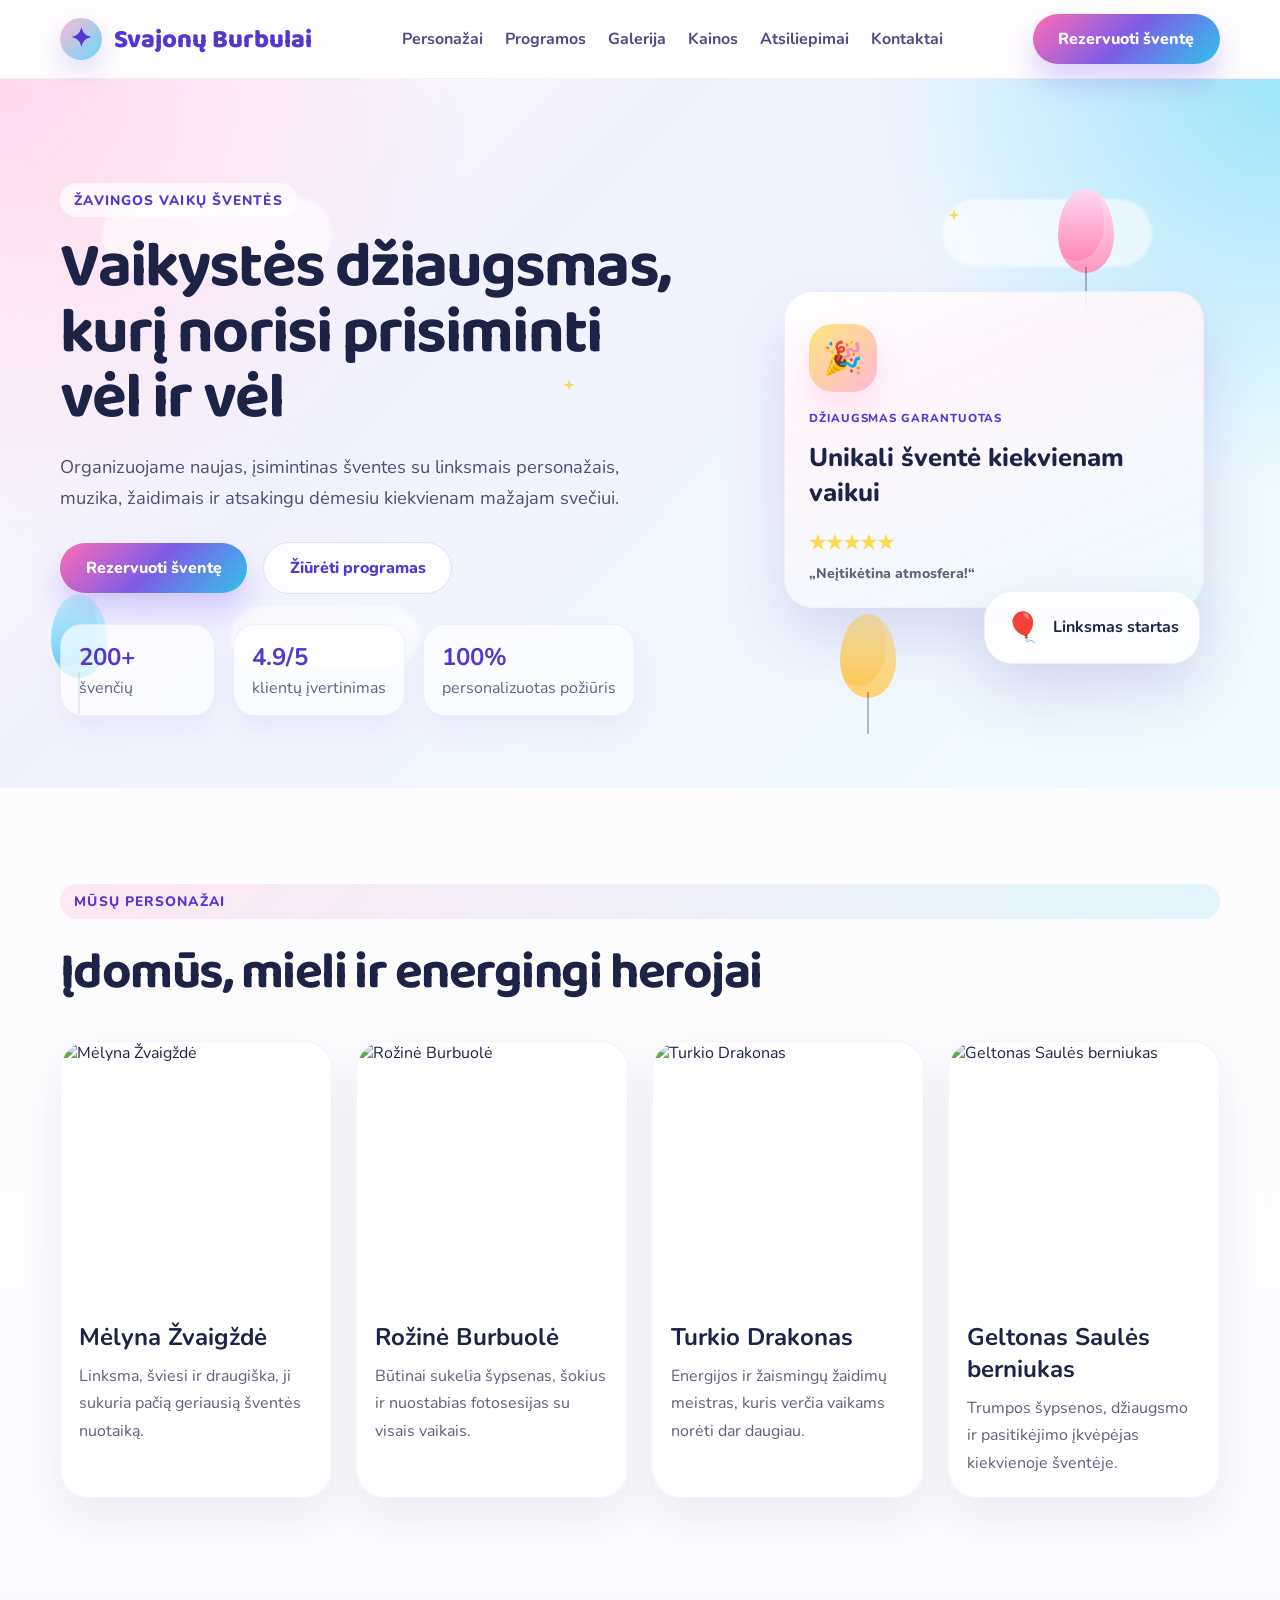
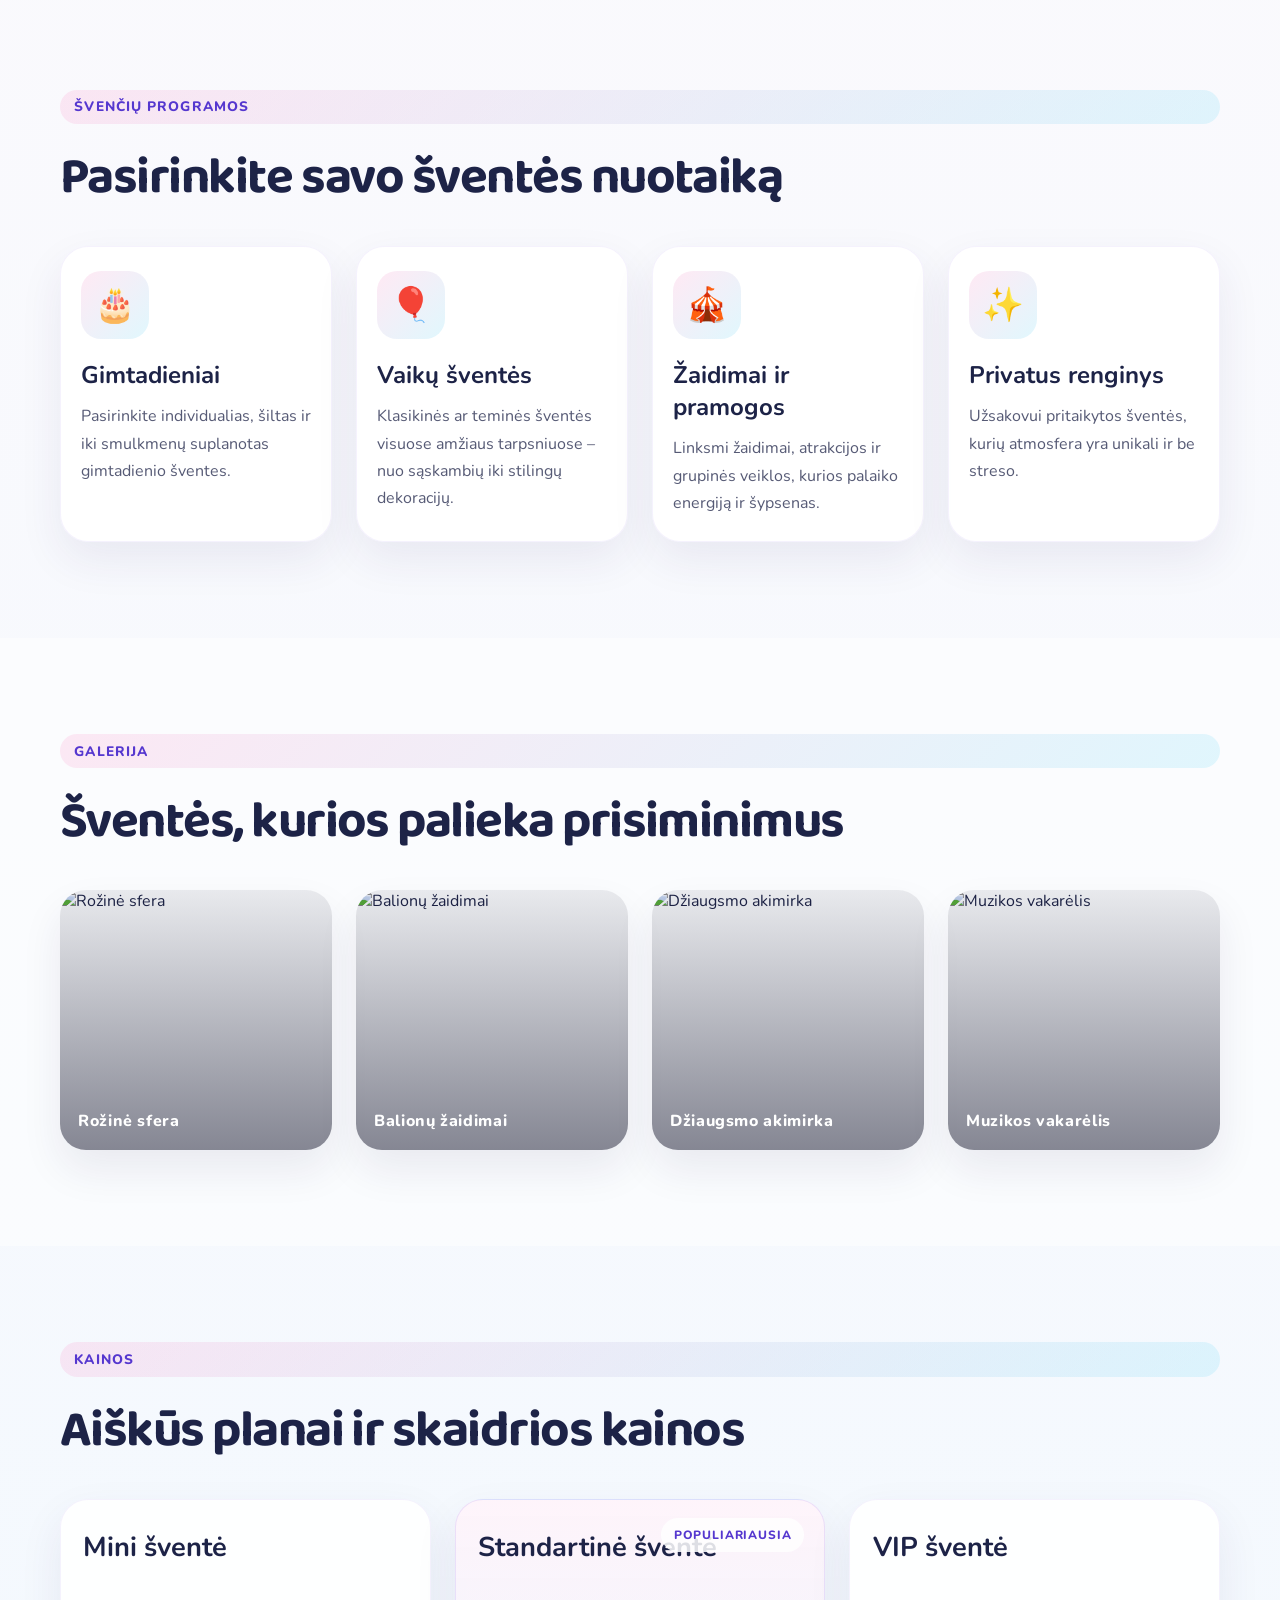
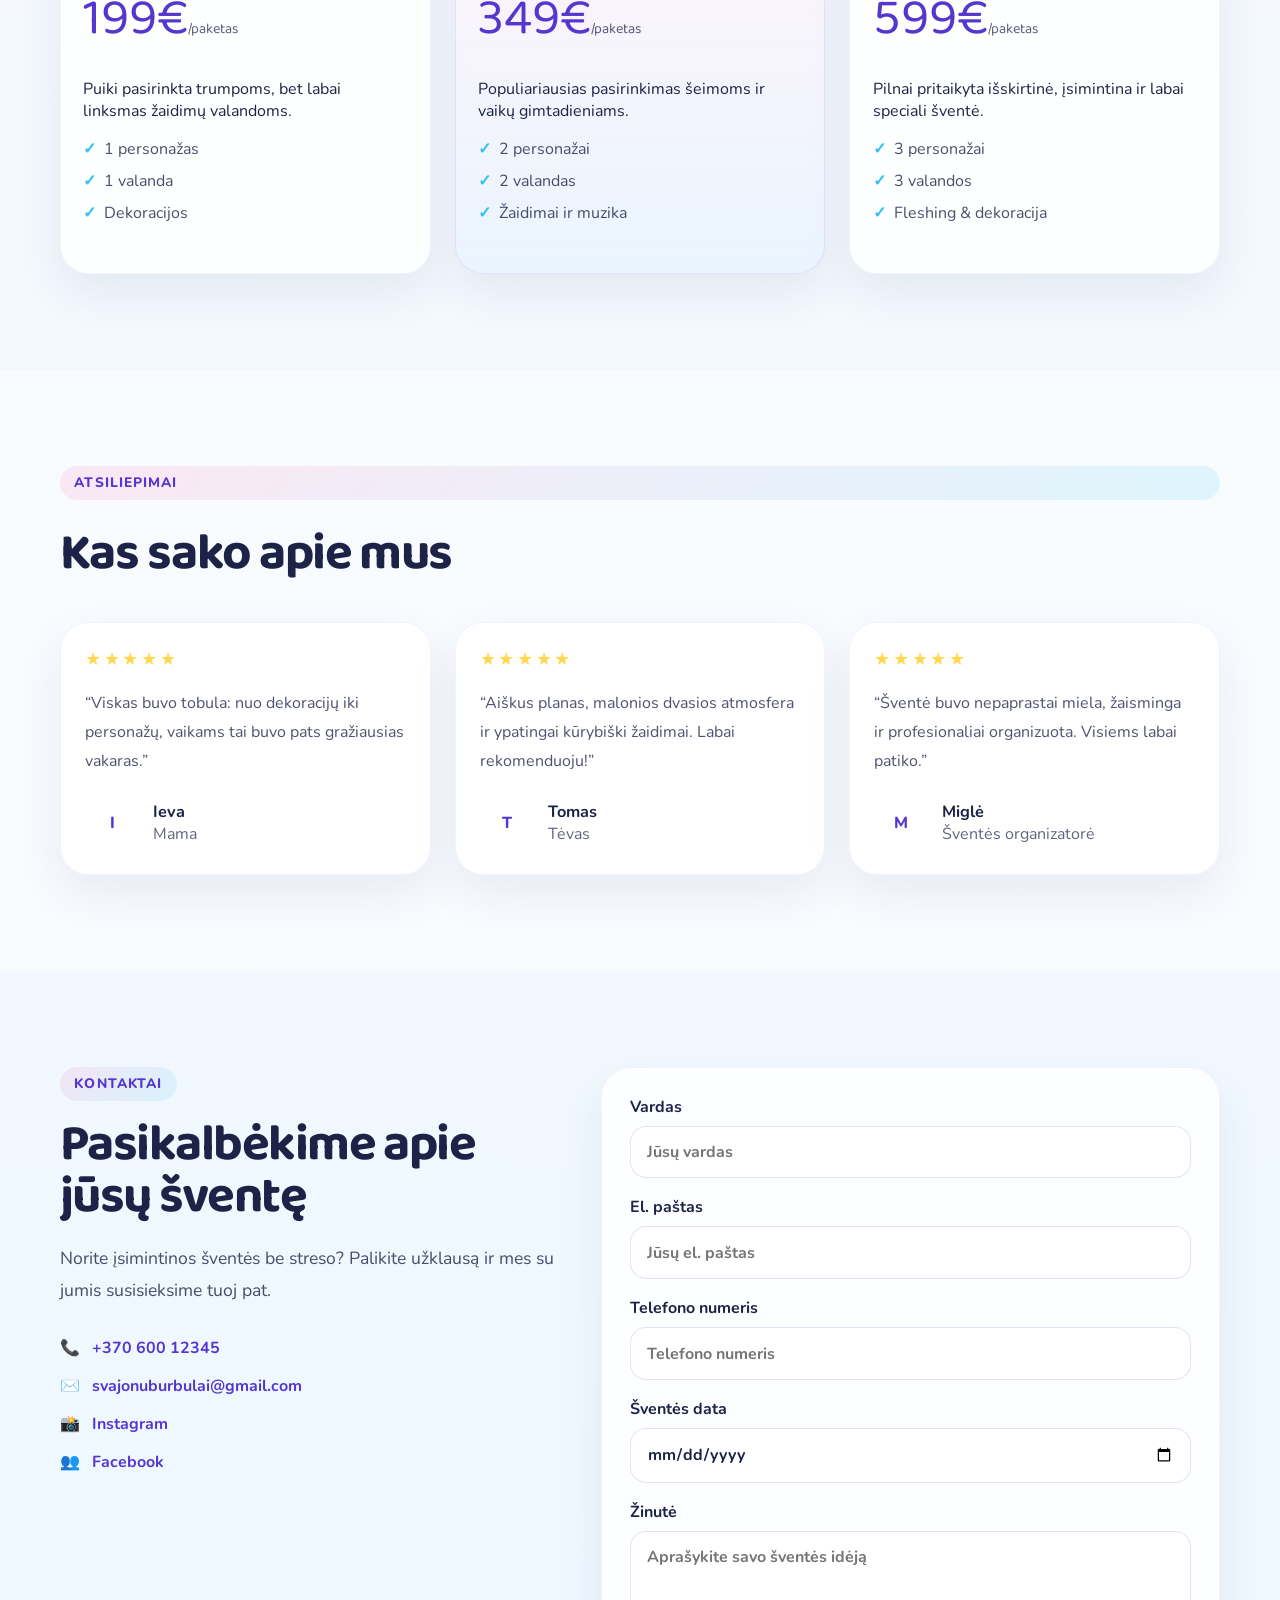
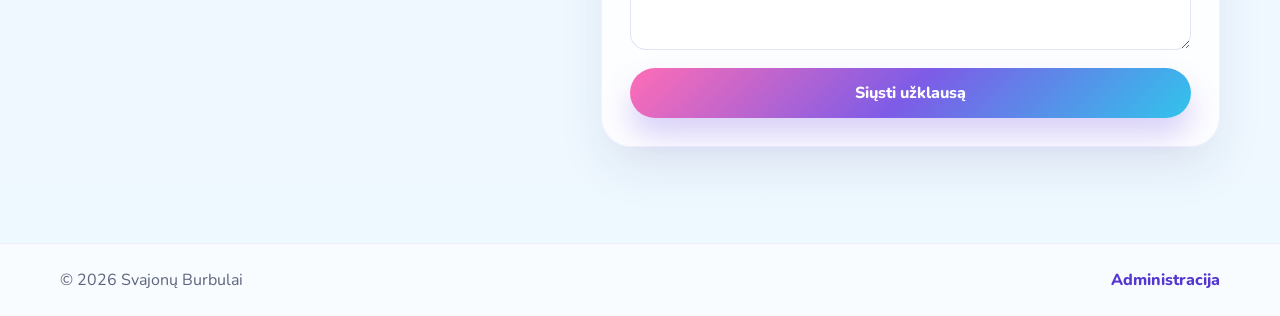
==== index.html @ 0cf516ef "Create the kids party website and admin panel with editable content." ====
<!DOCTYPE html>
<html lang="lt">
  <head>
    <meta charset="UTF-8" />
    <meta name="viewport" content="width=device-width, initial-scale=1.0" />
    <title>Svajonų Burbulai | Vaikų švenčių organizavimas</title>
    <meta
      name="description"
      content="Unikali vaikų švenčių organizavimo svetainė su žaismingu dizainu, personažais, švenčių programomis ir kainoraščiu."
    />
    <link rel="preconnect" href="https://fonts.googleapis.com" />
    <link rel="preconnect" href="https://fonts.gstatic.com" crossorigin />
    <link
      href="https://fonts.googleapis.com/css2?family=Baloo+2:wght@400;600;700;800&family=Nunito:wght@400;600;700;800&display=swap"
      rel="stylesheet"
    />
    <link rel="stylesheet" href="styles.css" />
  </head>
  <body data-page="home">
    <div class="page-shell">
      <header class="topbar">
        <div class="container nav-wrap">
          <a href="#hero" class="brand" aria-label="Svajonų Burbulai pradžia">
            <span class="brand-mark">✦</span>
            <span>Svajonų Burbulai</span>
          </a>

          <nav class="main-nav" aria-label="Pagrindinė navigacija">
            <a href="#characters">Personažai</a>
            <a href="#programs">Programos</a>
            <a href="#gallery">Galerija</a>
            <a href="#pricing">Kainos</a>
            <a href="#reviews">Atsiliepimai</a>
            <a href="#contact">Kontaktai</a>
          </nav>

          <a href="#contact" class="button button-primary nav-cta">Rezervuoti šventę</a>
        </div>
      </header>

      <main>
        <section id="hero" class="hero-section">
          <div class="hero-decor decor-cloud cloud-1"></div>
          <div class="hero-decor decor-cloud cloud-2"></div>
          <div class="hero-decor decor-cloud cloud-3"></div>
          <div class="hero-decor star star-1"></div>
          <div class="hero-decor star star-2"></div>
          <div class="hero-decor star star-3"></div>
          <div class="hero-decor balloon balloon-1"></div>
          <div class="hero-decor balloon balloon-2"></div>
          <div class="hero-decor balloon balloon-3"></div>

          <div class="container hero-grid">
            <div class="hero-copy">
              <span class="eyebrow">Žavingos vaikų šventės</span>
              <h1 id="hero-title">Vaikystės džiaugsmas, kurį norisi prisiminti vėl ir vėl</h1>
              <p id="hero-subtitle">
                Organizuojame naujas, įsimintinas šventes su linksmais personažais,
                muzika, žaidimais ir atsakingu dėmesiu kiekvienam mažajam svečiui.
              </p>
              <div class="hero-actions">
                <a href="#contact" class="button button-primary">Rezervuoti šventę</a>
                <a href="#programs" class="button button-secondary">Žiūrėti programas</a>
              </div>
              <ul class="hero-metrics" aria-label="Sėkmingų švenčių statistika">
                <li><strong>200+</strong><span>švenčių</span></li>
                <li><strong>4.9/5</strong><span>klientų įvertinimas</span></li>
                <li><strong>100%</strong><span>personalizuotas požiūris</span></li>
              </ul>
            </div>

            <div class="hero-visual" aria-label="Šventės dekoracijos ilustracija">
              <div class="hero-card card-main">
                <div class="mini-badge">🎉</div>
                <span class="card-kicker">Džiaugsmas garantuotas</span>
                <h3>Unikali šventė kiekvienam vaikui</h3>
                <div class="mini-rating">
                  <span>★★★★★</span>
                  <small>„Neįtikėtina atmosfera!“</small>
                </div>
              </div>
              <div class="hero-card card-float">
                <span>🎈</span>
                <strong>Linksmas startas</strong>
              </div>
            </div>
          </div>
        </section>

        <section id="characters" class="section light-section">
          <div class="container section-head">
            <span class="eyebrow accent">Mūsų personažai</span>
            <h2>Įdomūs, mieli ir energingi herojai</h2>
          </div>
          <div class="container" id="characters-grid"></div>
        </section>

        <section id="programs" class="section">
          <div class="container section-head">
            <span class="eyebrow accent">Švenčių programos</span>
            <h2>Pasirinkite savo šventės nuotaiką</h2>
          </div>
          <div class="container cards-grid" id="programs-grid"></div>
        </section>

        <section id="gallery" class="section light-section">
          <div class="container section-head">
            <span class="eyebrow accent">Galerija</span>
            <h2>Šventės, kurios palieka prisiminimus</h2>
          </div>
          <div class="container gallery-grid" id="gallery-grid"></div>
        </section>

        <section id="pricing" class="section pricing-section">
          <div class="container section-head">
            <span class="eyebrow accent">Kainos</span>
            <h2>Aiškūs planai ir skaidrios kainos</h2>
          </div>
          <div class="container pricing-grid" id="pricing-list"></div>
        </section>

        <section id="reviews" class="section light-section">
          <div class="container section-head">
            <span class="eyebrow accent">Atsiliepimai</span>
            <h2>Kas sako apie mus</h2>
          </div>
          <div class="container reviews-grid" id="reviews-grid"></div>
        </section>

        <section id="contact" class="section contact-section">
          <div class="container contact-grid">
            <div class="contact-copy">
              <span class="eyebrow accent">Kontaktai</span>
              <h2>Pasikalbėkime apie jūsų šventę</h2>
              <p>
                Norite įsimintinos šventės be streso? Palikite užklausą ir mes su jumis
                susisieksime tuoj pat.
              </p>

              <ul class="contact-list">
                <li><span>📞</span><a href="tel:+37060012345" id="contact-phone">+370 600 12345</a></li>
                <li><span>✉️</span><a href="mailto:svajonuburbulai@gmail.com" id="contact-email">svajonuburbulai@gmail.com</a></li>
                <li><span>📸</span><a href="https://instagram.com/svajonuburbulai" id="contact-instagram" target="_blank" rel="noreferrer">Instagram</a></li>
                <li><span>👥</span><a href="https://facebook.com/svajonuburbulai" id="contact-facebook" target="_blank" rel="noreferrer">Facebook</a></li>
              </ul>
            </div>

            <form class="contact-form" id="contact-form">
              <label>
                Vardas
                <input type="text" name="name" placeholder="Jūsų vardas" required />
              </label>
              <label>
                El. paštas
                <input type="email" name="email" placeholder="Jūsų el. paštas" required />
              </label>
              <label>
                Telefono numeris
                <input type="tel" name="phone" placeholder="Telefono numeris" />
              </label>
              <label>
                Šventės data
                <input type="date" name="date" />
              </label>
              <label>
                Žinutė
                <textarea name="message" rows="4" placeholder="Aprašykite savo šventės idėją" required></textarea>
              </label>
              <button type="submit" class="button button-primary">Siųsti užklausą</button>
            </form>
          </div>
        </section>
      </main>

      <footer class="site-footer">
        <div class="container footer-wrap">
          <p>© 2026 Svajonų Burbulai</p>
          <a href="admin.html" class="admin-link">Administracija</a>
        </div>
      </footer>
    </div>

    <script src="script.js"></script>
  </body>
</html>
---- styles.css ----
* {
  box-sizing: border-box;
}

:root {
  --pink-100: #fff0f7;
  --pink-200: #ffd6ec;
  --pink-300: #ffb8d7;
  --pink-500: #ff6db5;
  --purple-500: #7d5ce7;
  --purple-700: #5537cf;
  --cyan-400: #66d9f7;
  --cyan-500: #31c4eb;
  --yellow-300: #ffe57b;
  --yellow-400: #ffd84f;
  --blue-500: #2a7af7;
  --navy-700: #2d2b6d;
  --navy-900: #1d2347;
  --white: #ffffff;
  --soft: #f7f5ff;
  --shadow: rgba(38, 26, 87, 0.12);
  --card-radius: 28px;
}

html {
  scroll-behavior: smooth;
}

body {
  margin: 0;
  font-family: "Nunito", sans-serif;
  background: linear-gradient(180deg, #fffafc 0%, #eef8ff 100%);
  color: var(--navy-900);
}

img {
  max-width: 100%;
  display: block;
}

a {
  color: inherit;
  text-decoration: none;
}

button,
input,
textarea {
  font: inherit;
}

.page-shell {
  position: relative;
  overflow: hidden;
}

.container {
  width: min(1160px, calc(100% - 32px));
  margin: 0 auto;
}

.topbar {
  position: sticky;
  top: 0;
  z-index: 50;
  backdrop-filter: blur(18px);
  background: rgba(255, 255, 255, 0.65);
  border-bottom: 1px solid rgba(94, 70, 178, 0.08);
}

.nav-wrap {
  display: flex;
  align-items: center;
  justify-content: space-between;
  min-height: 78px;
  gap: 24px;
}

.brand {
  display: inline-flex;
  align-items: center;
  gap: 12px;
  font-family: "Baloo 2", cursive;
  font-size: clamp(1.3rem, 2vw, 2rem);
  font-weight: 800;
  color: var(--purple-700);
}

.brand-mark {
  display: inline-grid;
  place-items: center;
  width: 42px;
  height: 42px;
  border-radius: 50%;
  background: linear-gradient(135deg, var(--pink-300), var(--cyan-400));
  box-shadow: 0 12px 28px rgba(125, 92, 231, 0.22);
}

.main-nav {
  display: flex;
  align-items: center;
  gap: clamp(10px, 2vw, 22px);
  flex-wrap: wrap;
  justify-content: center;
  font-weight: 700;
  color: var(--navy-700);
}

.main-nav a {
  position: relative;
  opacity: 0.85;
}

.main-nav a::after {
  content: "";
  position: absolute;
  left: 0;
  bottom: -8px;
  width: 100%;
  height: 3px;
  border-radius: 99px;
  background: linear-gradient(90deg, var(--pink-500), var(--purple-500), var(--cyan-500));
  transform: scaleX(0);
  transform-origin: center;
  transition: transform 0.2s ease;
}

.main-nav a:hover::after,
.main-nav a:focus-visible::after {
  transform: scaleX(1);
}

.button {
  display: inline-flex;
  align-items: center;
  justify-content: center;
  border: none;
  border-radius: 999px;
  padding: 0.9rem 1.6rem;
  font-weight: 800;
  cursor: pointer;
  transition: transform 0.2s ease, box-shadow 0.2s ease;
}

.button:hover,
.button:focus-visible {
  transform: translateY(-2px);
}

.button-primary {
  background: linear-gradient(135deg, var(--pink-500), var(--purple-500), var(--cyan-500));
  color: var(--white);
  box-shadow: 0 18px 30px rgba(125, 92, 231, 0.28);
}

.button-secondary {
  background: rgba(255, 255, 255, 0.8);
  color: var(--purple-700);
  border: 1px solid rgba(125, 92, 231, 0.18);
}

.hero-section {
  position: relative;
  padding: 104px 0 72px;
  background: radial-gradient(circle at top left, rgba(255, 214, 236, 0.92), transparent 32%),
    radial-gradient(circle at top right, rgba(102, 217, 247, 0.6), transparent 28%),
    linear-gradient(135deg, #fffafc 0%, #f2f2ff 34%, #effcff 100%);
}

.hero-grid {
  display: grid;
  grid-template-columns: 1.2fr 0.8fr;
  align-items: center;
  gap: 30px;
}

.hero-copy {
  position: relative;
  z-index: 1;
}

.eyebrow {
  display: inline-block;
  margin-bottom: 18px;
  padding: 0.48rem 0.9rem;
  border-radius: 999px;
  background: rgba(255, 255, 255, 0.7);
  color: var(--purple-700);
  font-size: 0.86rem;
  font-weight: 800;
  letter-spacing: 0.08em;
  text-transform: uppercase;
}

.eyebrow.accent {
  background: linear-gradient(135deg, rgba(255, 109, 181, 0.14), rgba(102, 217, 247, 0.18));
}

.hero-copy h1,
.section-head h2,
.contact-copy h2 {
  margin: 0;
  font-family: "Baloo 2", cursive;
  line-height: 1.02;
  letter-spacing: -0.03em;
}

.hero-copy h1 {
  max-width: 620px;
  font-size: clamp(2.9rem, 5vw, 5rem);
  color: var(--navy-900);
}

.hero-copy p {
  max-width: 620px;
  margin-top: 20px;
  font-size: 1.15rem;
  line-height: 1.7;
  color: rgba(29, 35, 71, 0.78);
}

.hero-actions {
  display: flex;
  align-items: center;
  flex-wrap: wrap;
  gap: 16px;
  margin-top: 28px;
}

.hero-metrics {
  list-style: none;
  display: flex;
  flex-wrap: wrap;
  gap: 18px;
  padding: 0;
  margin: 30px 0 0;
}

.hero-metrics li {
  min-width: 155px;
  padding: 16px 18px;
  border-radius: 22px;
  background: rgba(255, 255, 255, 0.7);
  border: 1px solid rgba(93, 72, 178, 0.08);
  box-shadow: 0 14px 26px rgba(82, 64, 155, 0.06);
}

.hero-metrics strong {
  display: block;
  font-size: 1.5rem;
  color: var(--purple-700);
}

.hero-metrics span {
  display: block;
  margin-top: 4px;
  color: rgba(29, 35, 71, 0.7);
}

.hero-visual {
  position: relative;
  min-height: 520px;
  display: flex;
  align-items: center;
  justify-content: center;
}

.hero-card {
  position: relative;
  border-radius: var(--card-radius);
  box-shadow: 0 28px 60px rgba(91, 73, 166, 0.18);
}

.card-main {
  width: min(420px, 100%);
  padding: 2rem 1.5rem 1.5rem;
  background: linear-gradient(158deg, rgba(255, 255, 255, 0.88) 0%, rgba(255, 245, 251, 0.9) 32%, rgba(236, 250, 255, 0.95) 100%);
  border: 1px solid rgba(125, 92, 231, 0.08);
}

.mini-badge {
  display: inline-grid;
  place-items: center;
  width: 68px;
  height: 68px;
  border-radius: 24px;
  background: linear-gradient(135deg, var(--yellow-300), var(--pink-300));
  font-size: 2rem;
  box-shadow: 0 16px 28px rgba(255, 164, 203, 0.25);
}

.card-kicker {
  display: block;
  margin-top: 18px;
  color: var(--purple-700);
  font-weight: 800;
  letter-spacing: 0.08em;
  text-transform: uppercase;
  font-size: 0.72rem;
}

.card-main h3 {
  margin: 14px 0 12px;
  font-size: clamp(1.6rem, 2vw, 2.1rem);
  font-weight: 800;
  color: var(--navy-900);
}

.mini-rating {
  display: flex;
  flex-direction: column;
  gap: 8px;
  margin-top: 20px;
  color: var(--yellow-400);
  font-weight: 800;
  font-size: 1.2rem;
}

.mini-rating small {
  color: rgba(29, 35, 71, 0.7);
  font-size: 0.88rem;
}

.card-float {
  position: absolute;
  right: 20px;
  bottom: 46px;
  display: flex;
  align-items: center;
  gap: 12px;
  padding: 16px 20px;
  background: rgba(255, 255, 255, 0.9);
  border: 1px solid rgba(93, 72, 178, 0.08);
  font-weight: 800;
  color: var(--navy-900);
}

.card-float span {
  font-size: 1.8rem;
}

.hero-decor {
  position: absolute;
  pointer-events: none;
}

.decor-cloud {
  border-radius: 999px;
  background: rgba(255, 255, 255, 0.6);
  filter: blur(1.5px);
}

.cloud-1 {
  top: 118px;
  left: 8%;
  width: 230px;
  height: 76px;
}

.cloud-2 {
  bottom: 120px;
  left: 18%;
  width: 190px;
  height: 62px;
}

.cloud-3 {
  top: 120px;
  right: 10%;
  width: 210px;
  height: 68px;
}

.star {
  width: 12px;
  height: 12px;
  background: var(--yellow-400);
  clip-path: polygon(50% 0%, 60% 40%, 100% 50%, 60% 60%, 50% 100%, 40% 60%, 0% 50%, 40% 40%);
  box-shadow: 0 0 18px rgba(255, 216, 79, 0.7);
}

.star-1 { top: 130px; right: 25%; }
.star-2 { top: 300px; left: 44%; }
.star-3 { bottom: 200px; right: 32%; }

.balloon {
  width: 56px;
  height: 84px;
  border-radius: 50% 50% 50% 50% / 55% 55% 45% 45%;
  background: linear-gradient(180deg, var(--pink-300), var(--pink-500));
  box-shadow: inset -10px -12px rgba(255, 255, 255, 0.2);
}

.balloon::after {
  content: "";
  position: absolute;
  left: 50%;
  top: 78px;
  width: 2px;
  height: 42px;
  background: rgba(29, 35, 71, 0.3);
  transform: translateX(-50%);
}

.balloon-1 { right: 13%; top: 110px; background: linear-gradient(180deg, #ffd7f1, #ff7db0); }
.balloon-2 { left: 4%; bottom: 110px; background: linear-gradient(180deg, #c8f1ff, #5fcdf6); }
.balloon-3 { right: 30%; bottom: 90px; background: linear-gradient(180deg, #ffe9a5, #ffc54d); }

.section {
  padding: 96px 0;
}

.light-section {
  background: rgba(255, 255, 255, 0.5);
}

.section-head {
  display: grid;
  gap: 10px;
  margin-bottom: 42px;
}

.section-head h2,
.contact-copy h2 {
  font-size: clamp(2.1rem, 4vw, 3.2rem);
  color: var(--navy-900);
}

.cards-grid,
.gallery-grid,
.pricing-grid,
.reviews-grid {
  display: grid;
  gap: 24px;
}

.cards-grid {
  grid-template-columns: repeat(4, minmax(0, 1fr));
}

.program-card,
.review-card,
.price-card,
.character-card {
  background: rgba(255, 255, 255, 0.9);
  border: 1px solid rgba(125, 92, 231, 0.08);
  box-shadow: 0 18px 44px rgba(52, 39, 103, 0.08);
  border-radius: var(--card-radius);
}

.program-card {
  padding: 1.5rem 1.25rem;
}

.program-icon {
  display: inline-grid;
  place-items: center;
  width: 68px;
  height: 68px;
  border-radius: 20px;
  background: linear-gradient(135deg, rgba(255, 109, 181, 0.15), rgba(102, 217, 247, 0.2));
  font-size: 2.1rem;
}

.program-card h3 {
  margin: 20px 0 12px;
  font-size: 1.5rem;
  color: var(--navy-900);
}

.program-card p {
  margin: 0;
  color: rgba(29, 35, 71, 0.75);
  line-height: 1.7;
}

#characters-grid {
  display: grid;
  grid-template-columns: repeat(4, minmax(0, 1fr));
  gap: 24px;
}

.character-card {
  overflow: hidden;
}

.character-photo {
  height: 260px;
  object-fit: cover;
}

.character-content {
  padding: 1.2rem 1.1rem 1.25rem;
}

.character-card h3 {
  margin: 0 0 10px;
  font-size: 1.5rem;
  color: var(--navy-900);
}

.character-card p {
  margin: 0;
  color: rgba(29, 35, 71, 0.72);
  line-height: 1.7;
}

.gallery-grid {
  grid-template-columns: repeat(4, minmax(0, 1fr));
}

.gallery-item {
  position: relative;
  min-height: 260px;
  border-radius: 26px;
  overflow: hidden;
  box-shadow: 0 20px 42px rgba(35, 30, 79, 0.08);
}

.gallery-item img {
  height: 100%;
  width: 100%;
  object-fit: cover;
}

.gallery-item::after {
  content: "";
  position: absolute;
  inset: 0;
  background: linear-gradient(180deg, rgba(17, 18, 41, 0.08), rgba(17, 18, 41, 0.5));
}

.gallery-item span {
  position: absolute;
  left: 18px;
  bottom: 18px;
  z-index: 1;
  color: var(--white);
  font-weight: 800;
  letter-spacing: 0.04em;
}

.pricing-grid {
  grid-template-columns: repeat(3, minmax(0, 1fr));
}

.price-card {
  padding: 1.8rem 1.4rem;
  position: relative;
  overflow: hidden;
}

.price-card.featured {
  background: linear-gradient(180deg, rgba(255, 243, 250, 0.9), rgba(233, 244, 255, 0.95));
  border-color: rgba(125, 92, 231, 0.14);
}

.price-badge {
  position: absolute;
  top: 18px;
  right: 20px;
  background: rgba(255, 255, 255, 0.85);
  color: var(--purple-700);
  font-size: 0.75rem;
  font-weight: 800;
  letter-spacing: 0.07em;
  text-transform: uppercase;
  padding: 0.55rem 0.8rem;
  border-radius: 999px;
}

.price-card h3 {
  margin: 0 0 12px;
  font-size: 1.7rem;
  color: var(--navy-900);
}

.price-value {
  font-family: "Baloo 2", cursive;
  font-size: clamp(2.5rem, 4vw, 3.5rem);
  margin: 8px 0 18px;
  color: var(--purple-700);
}

.price-value span {
  font-size: 0.9rem;
  color: rgba(29, 35, 71, 0.72);
}

.price-card ul {
  list-style: none;
  padding: 0;
  margin: 0 0 20px;
  display: grid;
  gap: 10px;
  color: rgba(29, 35, 71, 0.8);
}

.price-card li {
  display: flex;
  align-items: flex-start;
  gap: 8px;
}

.price-card li::before {
  content: "✓";
  color: var(--cyan-500);
  font-weight: 800;
}

.reviews-grid {
  grid-template-columns: repeat(3, minmax(0, 1fr));
}

.review-card {
  padding: 1.5rem;
}

.review-stars {
  color: var(--yellow-400);
  letter-spacing: 0.15em;
  font-size: 1.1rem;
}

.review-card p {
  margin: 18px 0 20px;
  line-height: 1.8;
  color: rgba(29, 35, 71, 0.78);
}

.review-author {
  display: flex;
  align-items: center;
  gap: 14px;
}

.review-avatar {
  display: grid;
  place-items: center;
  width: 54px;
  height: 54px;
  border-radius: 50%;
  background: linear-gradient(135deg, var(--pink-200), var(--cyan-300));
  font-weight: 800;
  color: var(--purple-700);
}

.review-author strong {
  display: block;
  font-size: 1.02rem;
}

.review-author span {
  color: rgba(29, 35, 71, 0.7);
}

.contact-grid {
  display: grid;
  grid-template-columns: 0.9fr 1.1fr;
  gap: 34px;
  align-items: start;
}

.contact-copy p {
  margin: 20px 0 30px;
  font-size: 1.1rem;
  line-height: 1.8;
  color: rgba(29, 35, 71, 0.8);
}

.contact-list {
  list-style: none;
  padding: 0;
  margin: 0;
  display: grid;
  gap: 16px;
}

.contact-list li {
  display: flex;
  align-items: center;
  gap: 12px;
  font-weight: 700;
  color: var(--navy-900);
}

.contact-list a {
  color: var(--purple-700);
}

.contact-form {
  display: grid;
  gap: 18px;
  padding: 28px;
  border-radius: 30px;
  background: rgba(255, 255, 255, 0.85);
  border: 1px solid rgba(125, 92, 231, 0.08);
  box-shadow: 0 22px 48px rgba(43, 35, 94, 0.08);
}

.contact-form label {
  display: grid;
  gap: 8px;
  font-weight: 700;
  color: var(--navy-900);
}

.contact-form input,
.contact-form textarea {
  width: 100%;
  border: 1px solid rgba(120, 109, 209, 0.2);
  border-radius: 16px;
  padding: 0.9rem 1rem;
  background: rgba(255, 255, 255, 0.8);
  color: var(--navy-900);
}

.contact-form input:focus,
.contact-form textarea:focus {
  outline: 2px solid rgba(99, 206, 247, 0.3);
  border-color: rgba(49, 196, 235, 0.6);
}

.site-footer {
  border-top: 1px solid rgba(101, 79, 160, 0.08);
  background: rgba(255, 255, 255, 0.6);
}

.footer-wrap {
  display: flex;
  align-items: center;
  justify-content: space-between;
  gap: 12px;
  min-height: 72px;
  color: rgba(29, 35, 71, 0.7);
}

.admin-link {
  font-weight: 800;
  color: var(--purple-700);
}

@media (max-width: 980px) {
  .nav-wrap {
    flex-wrap: wrap;
    justify-content: center;
    padding: 18px 0;
  }

  .main-nav {
    order: 3;
    width: 100%;
  }

  .hero-grid,
  .contact-grid,
  .pricing-grid,
  .reviews-grid,
  .cards-grid,
  #characters-grid,
  .gallery-grid {
    grid-template-columns: repeat(2, minmax(0, 1fr));
  }

  .hero-grid {
    grid-template-columns: 1fr;
  }

  .contact-grid {
    grid-template-columns: 1fr;
  }
}

@media (max-width: 680px) {
  .button,
  .nav-cta {
    width: 100%;
  }

  .main-nav {
    gap: 8px 14px;
  }

  .hero-section {
    padding-top: 80px;
  }

  .cards-grid,
  .gallery-grid,
  .pricing-grid,
  .reviews-grid,
  #characters-grid {
    grid-template-columns: 1fr;
  }

  .hero-metrics {
    gap: 12px;
  }

  .hero-metrics li {
    width: 100%;
  }

  .pricing-grid {
    grid-template-columns: 1fr;
  }

  .footer-wrap {
    flex-direction: column;
    justify-content: center;
    padding: 16px 0;
  }
}

/* Admin panel styles */
.admin-page {
  background: linear-gradient(180deg, #fffafc 0%, #effcff 100%);
  min-height: 100vh;
}

.admin-shell {
  width: min(1160px, calc(100% - 30px));
  margin: 0 auto;
  padding: 40px 0 100px;
}

.admin-header {
  display: flex;
  align-items: center;
  justify-content: space-between;
  gap: 12px;
  margin-bottom: 24px;
}

.admin-header h1 {
  margin: 0;
  font-family: "Baloo 2", cursive;
  font-size: clamp(2.2rem, 4vw, 3rem);
  color: var(--navy-900);
}

.admin-panel {
  display: grid;
  gap: 20px;
}

.admin-section {
  background: rgba(255, 255, 255, 0.84);
  border: 1px solid rgba(125, 92, 231, 0.08);
  border-radius: 26px;
  box-shadow: 0 18px 40px rgba(49, 38, 96, 0.08);
  padding: 22px;
}

.admin-section h2 {
  margin: 0 0 18px;
  font-size: 1.5rem;
  color: var(--navy-900);
}

.admin-form {
  display: grid;
  gap: 16px;
}

.form-grid {
  display: grid;
  gap: 16px;
  grid-template-columns: repeat(2, minmax(0, 1fr));
}

.form-field {
  display: grid;
  gap: 8px;
}

.form-field label {
  font-weight: 800;
  color: var(--navy-900);
}

.form-field input,
.form-field textarea,
.password-box {
  width: 100%;
  border: 1px solid rgba(125, 92, 231, 0.18);
  border-radius: 14px;
  padding: 0.82rem 0.9rem;
  background: rgba(255, 255, 255, 0.86);
  color: var(--navy-900);
}

.form-field textarea {
  min-height: 104px;
  resize: vertical;
}

.list-editor {
  display: grid;
  gap: 16px;
}

.editor-item {
  border: 1px solid rgba(125, 92, 231, 0.12);
  border-radius: 18px;
  padding: 16px;
  background: rgba(248, 249, 255, 0.8);
}

.editor-item-header {
  display: flex;
  align-items: center;
  justify-content: space-between;
  gap: 10px;
  margin-bottom: 12px;
}

.editor-item-header strong {
  font-size: 1.05rem;
  color: var(--navy-900);
}

.remove-item {
  border: none;
  border-radius: 12px;
  background: rgba(255, 109, 181, 0.12);
  color: var(--purple-700);
  font-weight: 800;
  padding: 0.6rem 0.9rem;
  cursor: pointer;
}

.add-btn,
.save-btn,
.login-btn {
  border: none;
  border-radius: 999px;
  padding: 0.9rem 1.4rem;
  font-weight: 800;
  cursor: pointer;
}

.add-btn {
  background: rgba(102, 217, 247, 0.15);
  color: var(--purple-700);
}

.save-btn,
.login-btn {
  background: linear-gradient(135deg, var(--pink-500), var(--purple-500), var(--cyan-500));
  color: var(--white);
  box-shadow: 0 18px 32px rgba(125, 92, 231, 0.25);
}

.login-screen {
  min-height: 100vh;
  display: grid;
  place-items: center;
  background: radial-gradient(circle at top left, rgba(255, 214, 236, 0.8), transparent 25%),
    radial-gradient(circle at bottom right, rgba(102, 217, 247, 0.52), transparent 23%),
    linear-gradient(135deg, #fffafc 0%, #f1f8ff 100%);
}

.login-box {
  width: min(420px, calc(100% - 32px));
  background: rgba(255, 255, 255, 0.82);
  border: 1px solid rgba(125, 92, 231, 0.08);
  border-radius: 30px;
  box-shadow: 0 26px 58px rgba(34, 30, 84, 0.08);
  padding: 32px 24px;
}

.login-box h1 {
  margin: 0 0 12px;
  font-family: "Baloo 2", cursive;
  font-size: 2.5rem;
  color: var(--navy-900);
}

.login-box p {
  margin: 0 0 20px;
  color: rgba(29, 35, 71, 0.74);
}

.password-box {
  margin-bottom: 18px;
}

.hidden {
  display: none !important;
}

@media (max-width: 640px) {
  .form-grid {
    grid-template-columns: 1fr;
  }

  .admin-header {
    flex-direction: column;
    align-items: flex-start;
  }
}
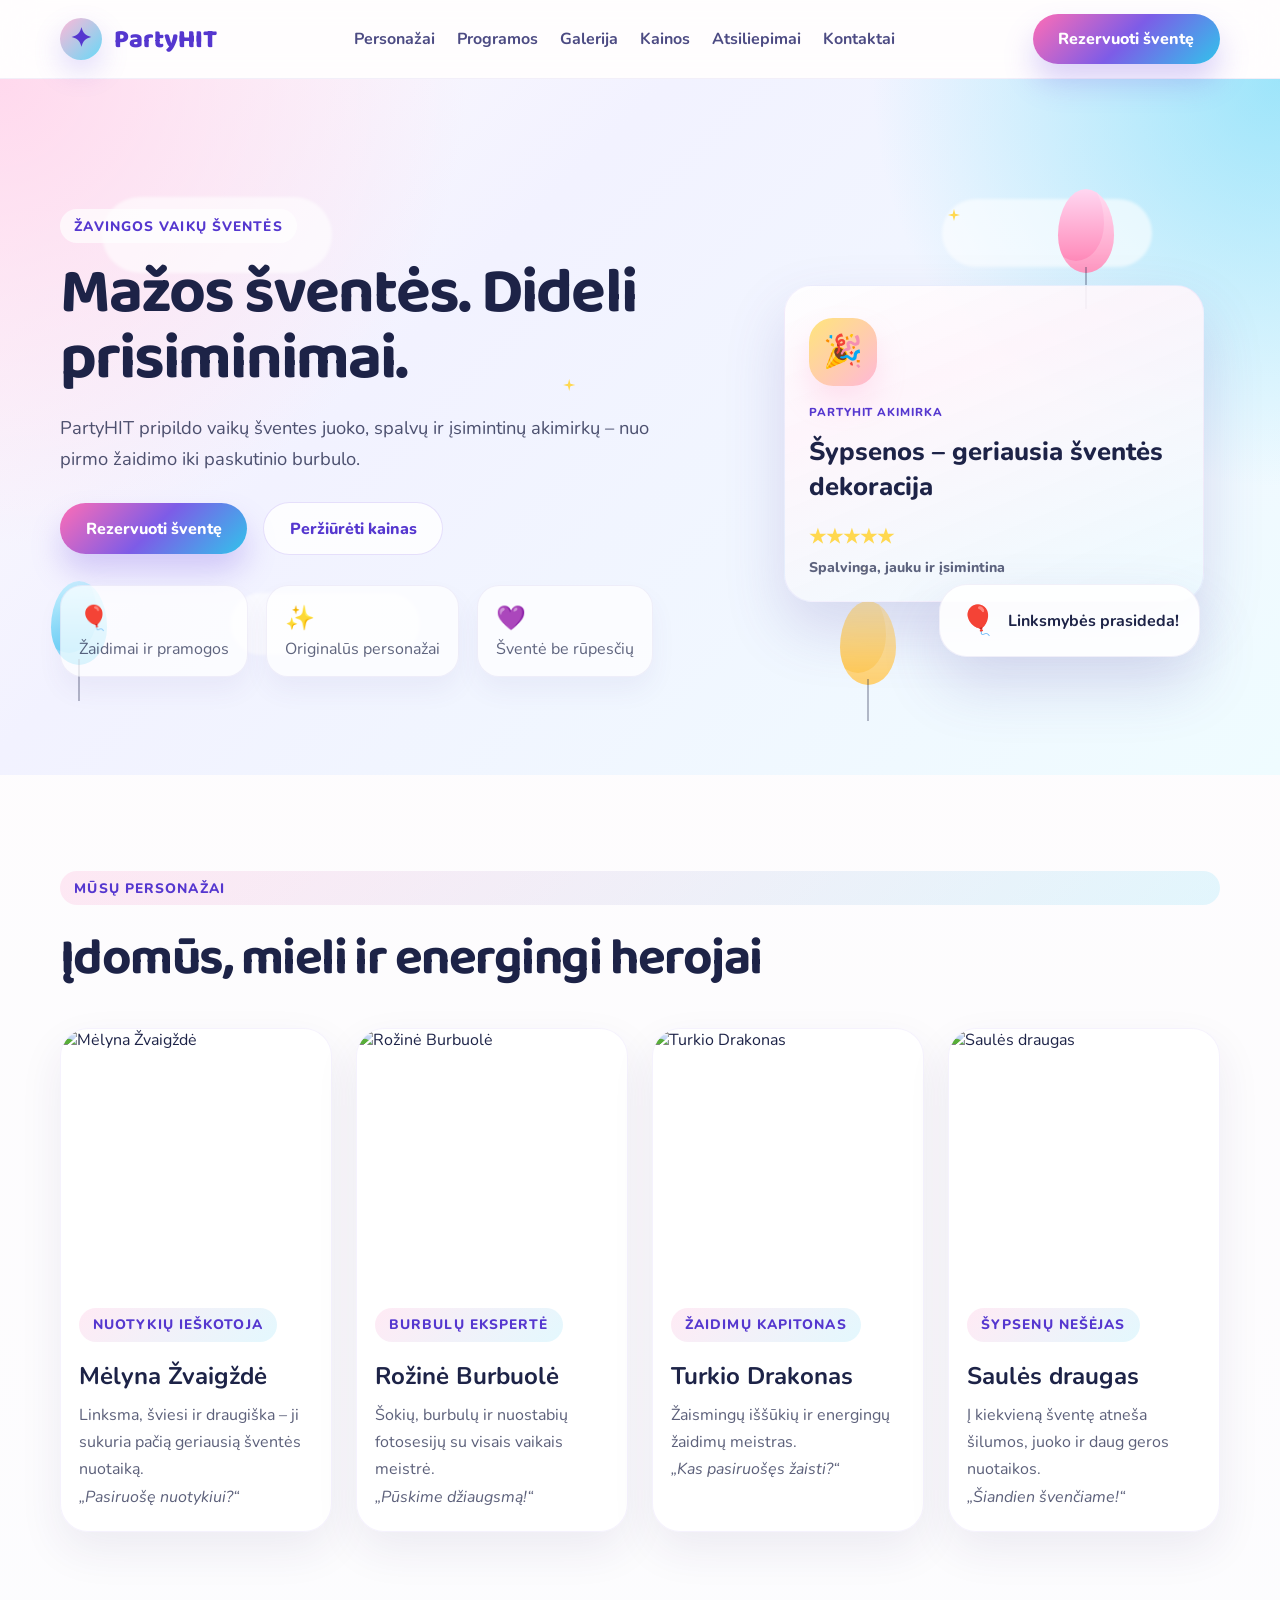
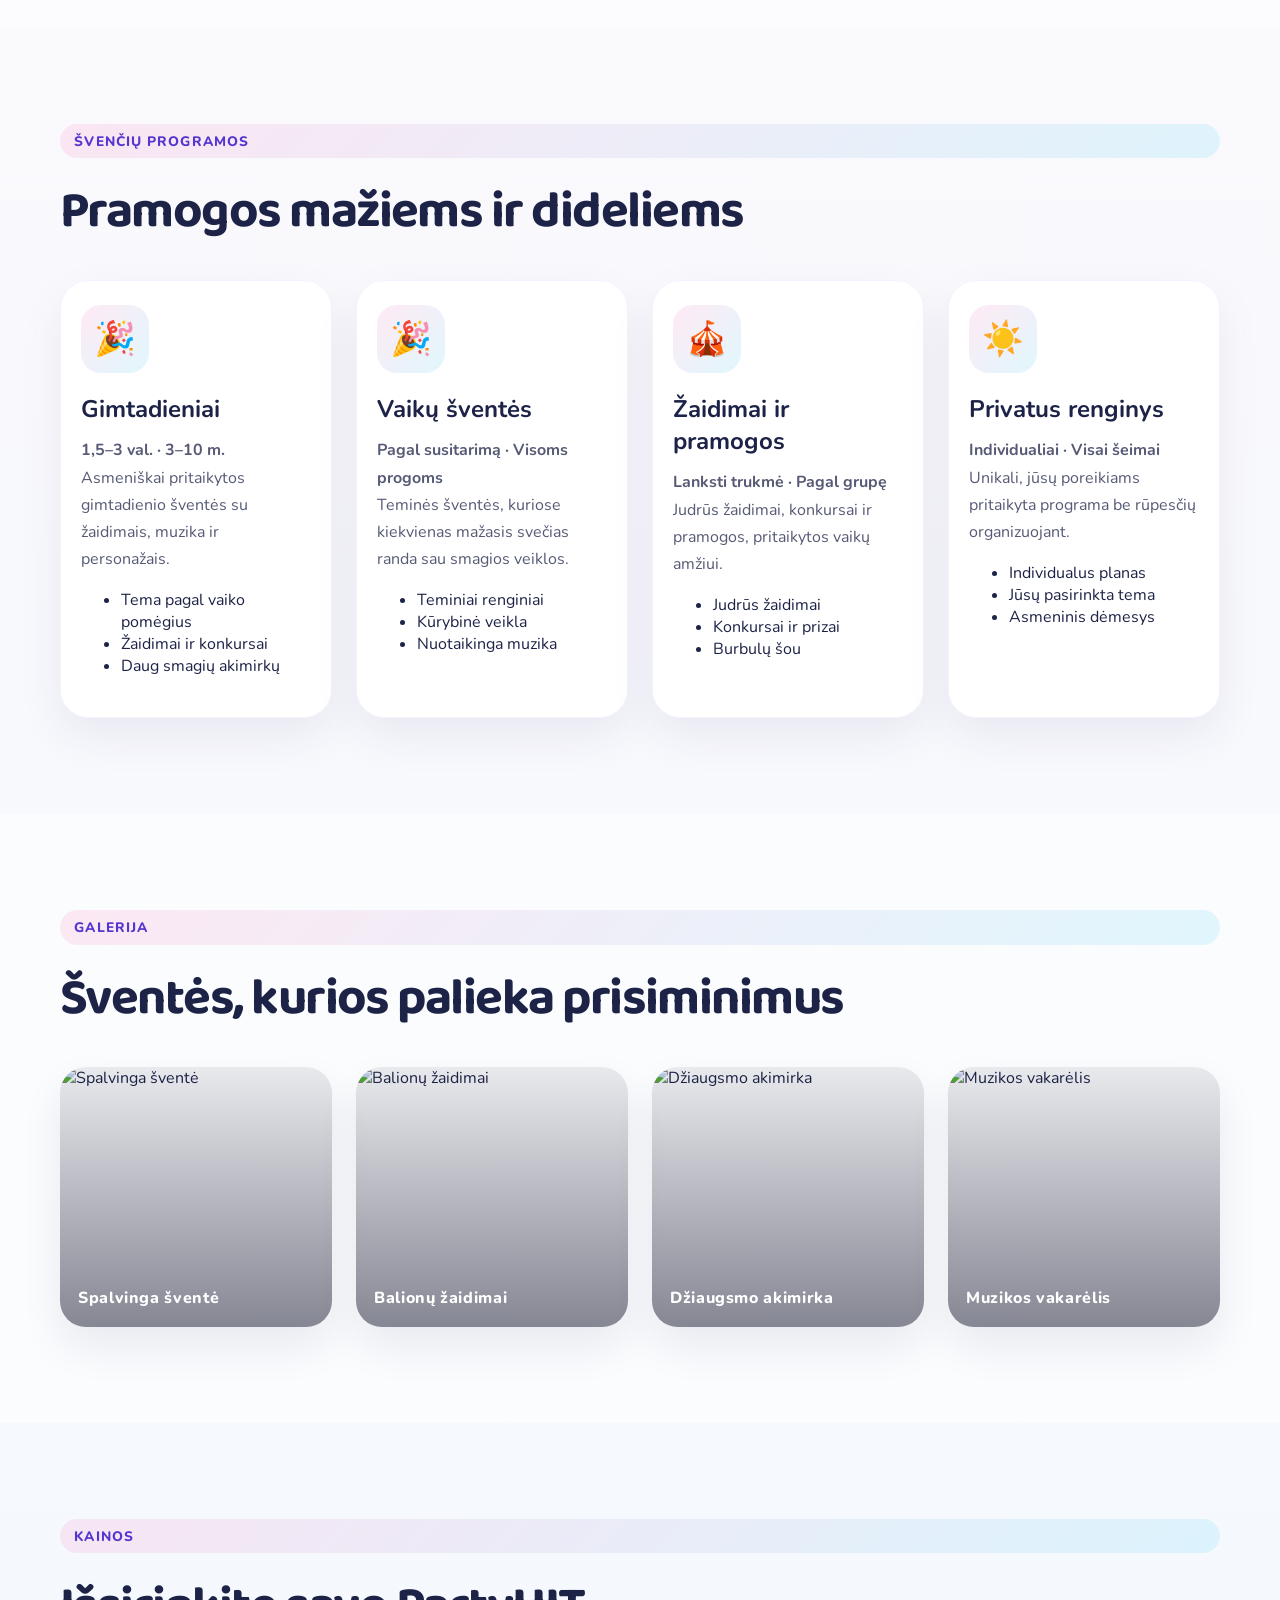
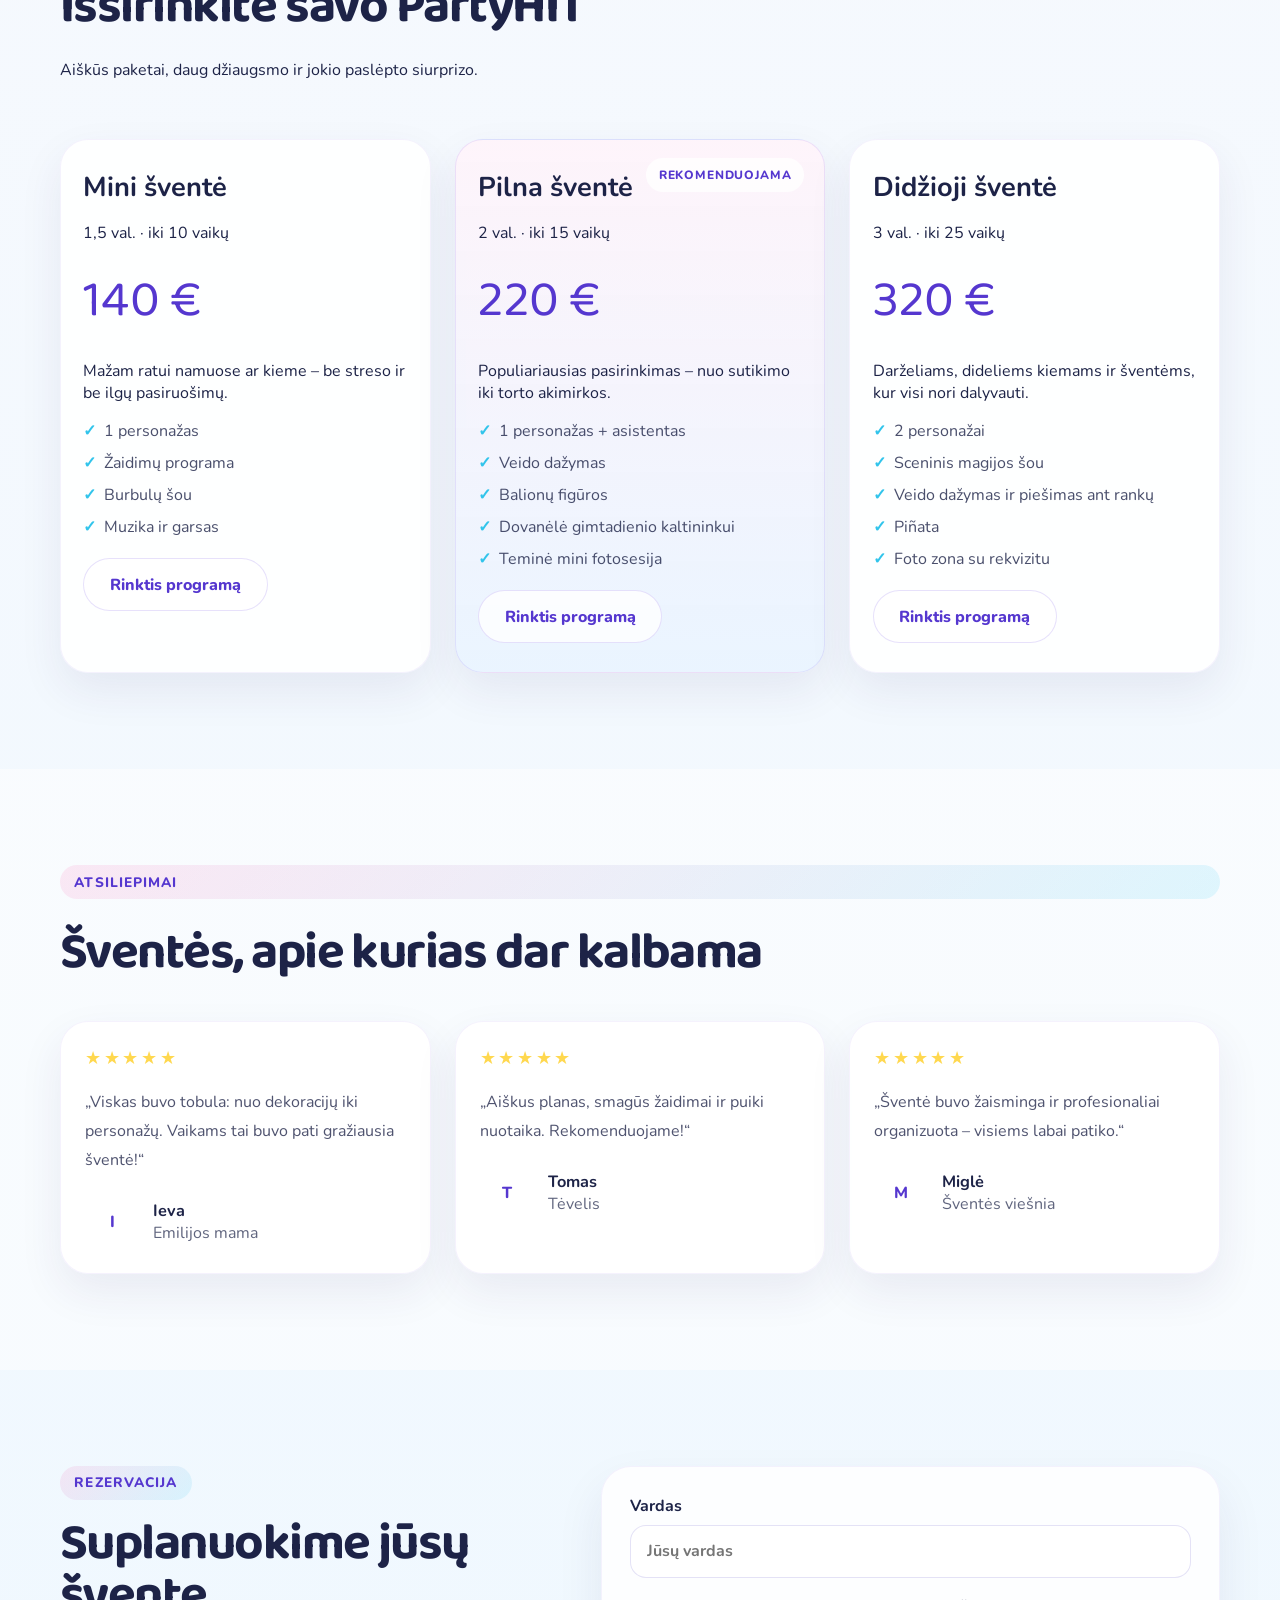
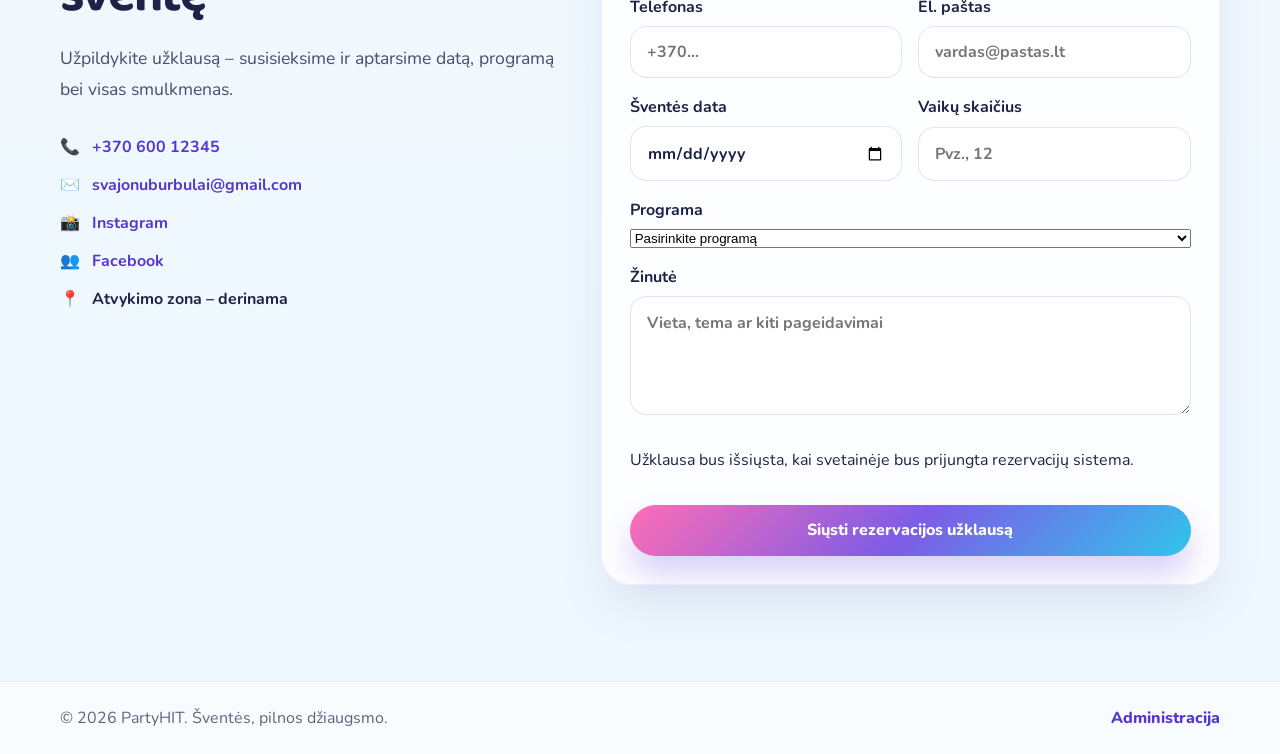
==== commit 7e574566: "Update PartyHIT branding, packages, booking form, and add entity schemas" ====
--- a/index.html
+++ b/index.html
@@ -3,475 +3,65 @@
   <head>
     <meta charset="UTF-8" />
     <meta name="viewport" content="width=device-width, initial-scale=1.0" />
-    <title>Svajonų Burbulai | Vaikų švenčių organizavimas</title>
-    <meta
-      name="description"
-      content="Unikali vaikų švenčių organizavimo svetainė su žaismingu dizainu, personažais, švenčių programomis ir kainoraščiu."
-    />
+    <meta name="theme-color" content="#7d5ce7" />
+    <title>PartyHIT | Vaikų švenčių organizavimas</title>
+    <meta name="description" content="PartyHIT – spalvingos vaikų šventės, personažai, žaidimai ir burbulų šou. Išsirinkite programą ir pateikite rezervacijos užklausą." />
     <link rel="preconnect" href="https://fonts.googleapis.com" />
     <link rel="preconnect" href="https://fonts.gstatic.com" crossorigin />
-    <link
-      href="https://fonts.googleapis.com/css2?family=Baloo+2:wght@400;600;700;800&family=Nunito:wght@400;600;700;800&display=swap"
-      rel="stylesheet"
-    />
+    <link href="https://fonts.googleapis.com/css2?family=Baloo+2:wght@400;600;700;800&family=Nunito:wght@400;600;700;800&display=swap" rel="stylesheet" />
     <link rel="stylesheet" href="styles.css" />
   </head>
   <body data-page="home">
     <div class="page-shell">
       <header class="topbar">
         <div class="container nav-wrap">
-          <a href="#hero" class="brand" aria-label="Svajonų Burbulai pradžia">
-            <span class="brand-mark">✦</span>
-            <span>Svajonų Burbulai</span>
-          </a>
-
+          <a href="#hero" class="brand" aria-label="PartyHIT pradžia"><span class="brand-mark">✦</span><span>PartyHIT</span></a>
           <nav class="main-nav" aria-label="Pagrindinė navigacija">
-            <a href="#characters">Personažai</a>
-            <a href="#programs">Programos</a>
-            <a href="#gallery">Galerija</a>
-            <a href="#pricing">Kainos</a>
-            <a href="#reviews">Atsiliepimai</a>
-            <a href="#contact">Kontaktai</a>
+            <a href="#characters">Personažai</a><a href="#programs">Programos</a><a href="#gallery">Galerija</a><a href="#pricing">Kainos</a><a href="#reviews">Atsiliepimai</a><a href="#contact">Kontaktai</a>
           </nav>
-
           <a href="#contact" class="button button-primary nav-cta">Rezervuoti šventę</a>
         </div>
       </header>
-
       <main>
         <section id="hero" class="hero-section">
-          <div class="hero-decor decor-cloud cloud-1"></div>
-          <div class="hero-decor decor-cloud cloud-2"></div>
-          <div class="hero-decor decor-cloud cloud-3"></div>
-          <div class="hero-decor star star-1"></div>
-          <div class="hero-decor star star-2"></div>
-          <div class="hero-decor star star-3"></div>
-          <div class="hero-decor balloon balloon-1"></div>
-          <div class="hero-decor balloon balloon-2"></div>
-          <div class="hero-decor balloon balloon-3"></div>
-
+          <div class="hero-decor decor-cloud cloud-1"></div><div class="hero-decor decor-cloud cloud-2"></div><div class="hero-decor decor-cloud cloud-3"></div>
+          <div class="hero-decor star star-1"></div><div class="hero-decor star star-2"></div><div class="hero-decor star star-3"></div>
+          <div class="hero-decor balloon balloon-1"></div><div class="hero-decor balloon balloon-2"></div><div class="hero-decor balloon balloon-3"></div>
           <div class="container hero-grid">
             <div class="hero-copy">
-              <span class="eyebrow">Žavingos vaikų šventės</span>
-              <h1 id="hero-title">Vaikystės džiaugsmas, kurį norisi prisiminti vėl ir vėl</h1>
-              <p id="hero-subtitle">
-                Organizuojame naujas, įsimintinas šventes su linksmais personažais,
-                muzika, žaidimais ir atsakingu dėmesiu kiekvienam mažajam svečiui.
-              </p>
-              <div class="hero-actions">
-                <a href="#contact" class="button button-primary">Rezervuoti šventę</a>
-                <a href="#programs" class="button button-secondary">Žiūrėti programas</a>
-              </div>
-              <ul class="hero-metrics" aria-label="Sėkmingų švenčių statistika">
-                <li><strong>200+</strong><span>švenčių</span></li>
-                <li><strong>4.9/5</strong><span>klientų įvertinimas</span></li>
-                <li><strong>100%</strong><span>personalizuotas požiūris</span></li>
-              </ul>
+              <span class="eyebrow" id="hero-kicker">Žavingos vaikų šventės</span>
+              <h1 id="hero-title">Mažos šventės. Dideli prisiminimai.</h1>
+              <p id="hero-subtitle">PartyHIT pripildo vaikų šventes juoko, spalvų ir įsimintinų akimirkų – nuo pirmo žaidimo iki paskutinio burbulo.</p>
+              <div class="hero-actions"><a href="#contact" class="button button-primary" id="hero-cta">Rezervuoti šventę</a><a href="#pricing" class="button button-secondary">Peržiūrėti kainas</a></div>
+              <ul class="hero-metrics" aria-label="PartyHIT pažadai"><li><strong>🎈</strong><span>Žaidimai ir pramogos</span></li><li><strong>✨</strong><span>Originalūs personažai</span></li><li><strong>💜</strong><span>Šventė be rūpesčių</span></li></ul>
             </div>
-
-            <div class="hero-visual" aria-label="Šventės dekoracijos ilustracija">
-              <div class="hero-card card-main">
-                <div class="mini-badge">🎉</div>
-                <span class="card-kicker">Džiaugsmas garantuotas</span>
-                <h3>Unikali šventė kiekvienam vaikui</h3>
-                <div class="mini-rating">
-                  <span>★★★★★</span>
-                  <small>„Neįtikėtina atmosfera!“</small>
-                </div>
-              </div>
-              <div class="hero-card card-float">
-                <span>🎈</span>
-                <strong>Linksmas startas</strong>
-              </div>
-            </div>
+            <div class="hero-visual" aria-label="Šventės dekoracijos iliustracija"><div class="hero-card card-main"><div class="mini-badge">🎉</div><span class="card-kicker">PartyHIT akimirka</span><h3>Šypsenos – geriausia šventės dekoracija</h3><div class="mini-rating"><span>★★★★★</span><small>Spalvinga, jauku ir įsimintina</small></div></div><div class="hero-card card-float"><span>🎈</span><strong>Linksmybės prasideda!</strong></div></div>
           </div>
         </section>
-
-        <section id="characters" class="section light-section">
-          <div class="container section-head">
-            <span class="eyebrow accent">Mūsų personažai</span>
-            <h2>Įdomūs, mieli ir energingi herojai</h2>
-          </div>
-          <div class="container" id="characters-grid"></div>
-        </section>
-
-        <section id="programs" class="section">
-          <div class="container section-head">
-            <span class="eyebrow accent">Švenčių programos</span>
-            <h2>Pasirinkite savo šventės nuotaiką</h2>
-          </div>
-          <div class="container cards-grid" id="programs-grid"></div>
-        </section>
-
-        <section id="gallery" class="section light-section">
-          <div class="container section-head">
-            <span class="eyebrow accent">Galerija</span>
-            <h2>Šventės, kurios palieka prisiminimus</h2>
-          </div>
-          <div class="container gallery-grid" id="gallery-grid"></div>
-        </section>
-
-        <section id="pricing" class="section pricing-section">
-          <div class="container section-head">
-            <span class="eyebrow accent">Kainos</span>
-            <h2>Aiškūs planai ir skaidrios kainos</h2>
-          </div>
-          <div class="container pricing-grid" id="pricing-list"></div>
-        </section>
-
-        <section id="reviews" class="section light-section">
-          <div class="container section-head">
-            <span class="eyebrow accent">Atsiliepimai</span>
-            <h2>Kas sako apie mus</h2>
-          </div>
-          <div class="container reviews-grid" id="reviews-grid"></div>
-        </section>
-
+        <section id="characters" class="section light-section"><div class="container section-head"><span class="eyebrow accent">Mūsų personažai</span><h2>Įdomūs, mieli ir energingi herojai</h2></div><div class="container" id="characters-grid"></div></section>
+        <section id="programs" class="section"><div class="container section-head"><span class="eyebrow accent">Švenčių programos</span><h2>Pramogos mažiems ir dideliems</h2></div><div class="container cards-grid" id="programs-grid"></div></section>
+        <section id="gallery" class="section light-section"><div class="container section-head"><span class="eyebrow accent">Galerija</span><h2>Šventės, kurios palieka prisiminimus</h2></div><div class="container gallery-grid" id="gallery-grid"></div></section>
+        <section id="pricing" class="section pricing-section"><div class="container section-head"><span class="eyebrow accent">Kainos</span><h2>Išsirinkite savo PartyHIT</h2><p>Aiškūs paketai, daug džiaugsmo ir jokio paslėpto siurprizo.</p></div><div class="container pricing-grid" id="pricing-list"></div></section>
+        <section id="reviews" class="section light-section"><div class="container section-head"><span class="eyebrow accent">Atsiliepimai</span><h2>Šventės, apie kurias dar kalbama</h2></div><div class="container reviews-grid" id="reviews-grid"></div></section>
         <section id="contact" class="section contact-section">
           <div class="container contact-grid">
-            <div class="contact-copy">
-              <span class="eyebrow accent">Kontaktai</span>
-              <h2>Pasikalbėkime apie jūsų šventę</h2>
-              <p>
-                Norite įsimintinos šventės be streso? Palikite užklausą ir mes su jumis
-                susisieksime tuoj pat.
-              </p>
-
-              <ul class="contact-list">
-                <li><span>📞</span><a href="tel:+37060012345" id="contact-phone">+370 600 12345</a></li>
-                <li><span>✉️</span><a href="mailto:svajonuburbulai@gmail.com" id="contact-email">svajonuburbulai@gmail.com</a></li>
-                <li><span>📸</span><a href="https://instagram.com/svajonuburbulai" id="contact-instagram" target="_blank" rel="noreferrer">Instagram</a></li>
-                <li><span>👥</span><a href="https://facebook.com/svajonuburbulai" id="contact-facebook" target="_blank" rel="noreferrer">Facebook</a></li>
-              </ul>
+            <div class="contact-copy"><span class="eyebrow accent">Rezervacija</span><h2>Suplanuokime jūsų šventę</h2><p>Užpildykite užklausą – susisieksime ir aptarsime datą, programą bei visas smulkmenas.</p>
+              <ul class="contact-list"><li><span>📞</span><a href="tel:+37060012345" id="contact-phone">+370 600 12345</a></li><li><span>✉️</span><a href="mailto:svajonuburbulai@gmail.com" id="contact-email">El. paštas</a></li><li><span>📸</span><a href="#" id="contact-instagram" target="_blank" rel="noreferrer">Instagram</a></li><li><span>👥</span><a href="#" id="contact-facebook" target="_blank" rel="noreferrer">Facebook</a></li><li><span>📍</span><span id="contact-location">Atvykimo zona – derinama</span></li></ul>
             </div>
-
             <form class="contact-form" id="contact-form">
-              <label>
-                Vardas
-                <input type="text" name="name" placeholder="Jūsų vardas" required />
-              </label>
-              <label>
-                El. paštas
-                <input type="email" name="email" placeholder="Jūsų el. paštas" required />
-              </label>
-              <label>
-                Telefono numeris
-                <input type="tel" name="phone" placeholder="Telefono numeris" />
-              </label>
-              <label>
-                Šventės data
-                <input type="date" name="date" />
-              </label>
-              <label>
-                Žinutė
-                <textarea name="message" rows="4" placeholder="Aprašykite savo šventės idėją" required></textarea>
-              </label>
-              <button type="submit" class="button button-primary">Siųsti užklausą</button>
+              <label>Vardas<input type="text" name="parent_name" autocomplete="name" placeholder="Jūsų vardas" required /></label>
+              <div class="form-grid"><label>Telefonas<input type="tel" name="phone" autocomplete="tel" placeholder="+370…" /></label><label>El. paštas<input type="email" name="email" autocomplete="email" placeholder="vardas@pastas.lt" /></label></div>
+              <div class="form-grid"><label>Šventės data<input type="date" name="event_date" /></label><label>Vaikų skaičius<input type="number" min="1" name="guests" placeholder="Pvz., 12" /></label></div>
+              <label>Programa<select name="program" id="booking-program"><option value="">Pasirinkite programą</option></select></label>
+              <label>Žinutė<textarea name="message" rows="4" placeholder="Vieta, tema ar kiti pageidavimai"></textarea></label>
+              <p class="form-notice" id="booking-status" role="status" aria-live="polite">Užklausa bus išsiųsta, kai svetainėje bus prijungta rezervacijų sistema.</p>
+              <button type="submit" class="button button-primary">Siųsti rezervacijos užklausą</button>
             </form>
           </div>
         </section>
       </main>
-
-      <footer class="site-footer">
-        <div class="container footer-wrap">
-          <p>© 2026 Svajonų Burbulai</p>
-          <a href="admin.html" class="admin-link">Administracija</a>
-        </div>
-      </footer>
+      <footer class="site-footer"><div class="container footer-wrap"><p>© <span id="footer-year">2026</span> <span id="footer-brand">PartyHIT</span>. <span id="footer-note">Šventės, pilnos džiaugsmo.</span></p><a href="admin.html" class="admin-link">Administracija</a></div></footer>
     </div>
-
     <script src="script.js"></script>
   </body>
 </html>
-
-
-
-
-
-
-
-
-
-
-
-
-
-
-
-
-
-
-
-
-
-
-
-
-
-
-
-
-
-
-
-
-
-
-
-
-
-
-
-
-
-
-
-
-
-
-
-
-
-
-
-
-
-
-
-
-
-
-
-
-
-
-
-
-
-
-
-
-
-
-
-
-
-
-
-
-
-
-
-
-
-
-
-
-
-
-
-
-
-
-
-
-
-
-
-
-
-
-
-
-
-
-
-
-
-
-
-
-
-
-
-
-
-
-
-
-
-
-
-
-
-
-
-
-
-
-
-
-
-
-
-
-
-
-
-
-
-
-
-
-
-
-
-
-
-
-
-
-
-
-
-
-
-
-
-
-
-
-
-
-
-
-
-
-
-
-
-
-
-
-
-
-
-
-
-
-
-
-
-
-
-
-
-
-
-
-
-
-
-
-
-
-
-
-
-
-
-
-
-
-
-
-
-
-
-
-
-
-
-
-
-
-
-
-
-
-
-
-
-
-
-
-
-
-
-
-
-
-
-
-
-
-
-
-
-
-
-
-
-
-
-
-
-
-
-
-
-
-
-
-
-
-
-
-
-
-
-
-
-
-
-
-
-
-
-
-
-
-
-
-
-
-
-
-
-
-
-
-
-
-
-
-
-
-
-
-
-
-
-
-
-
